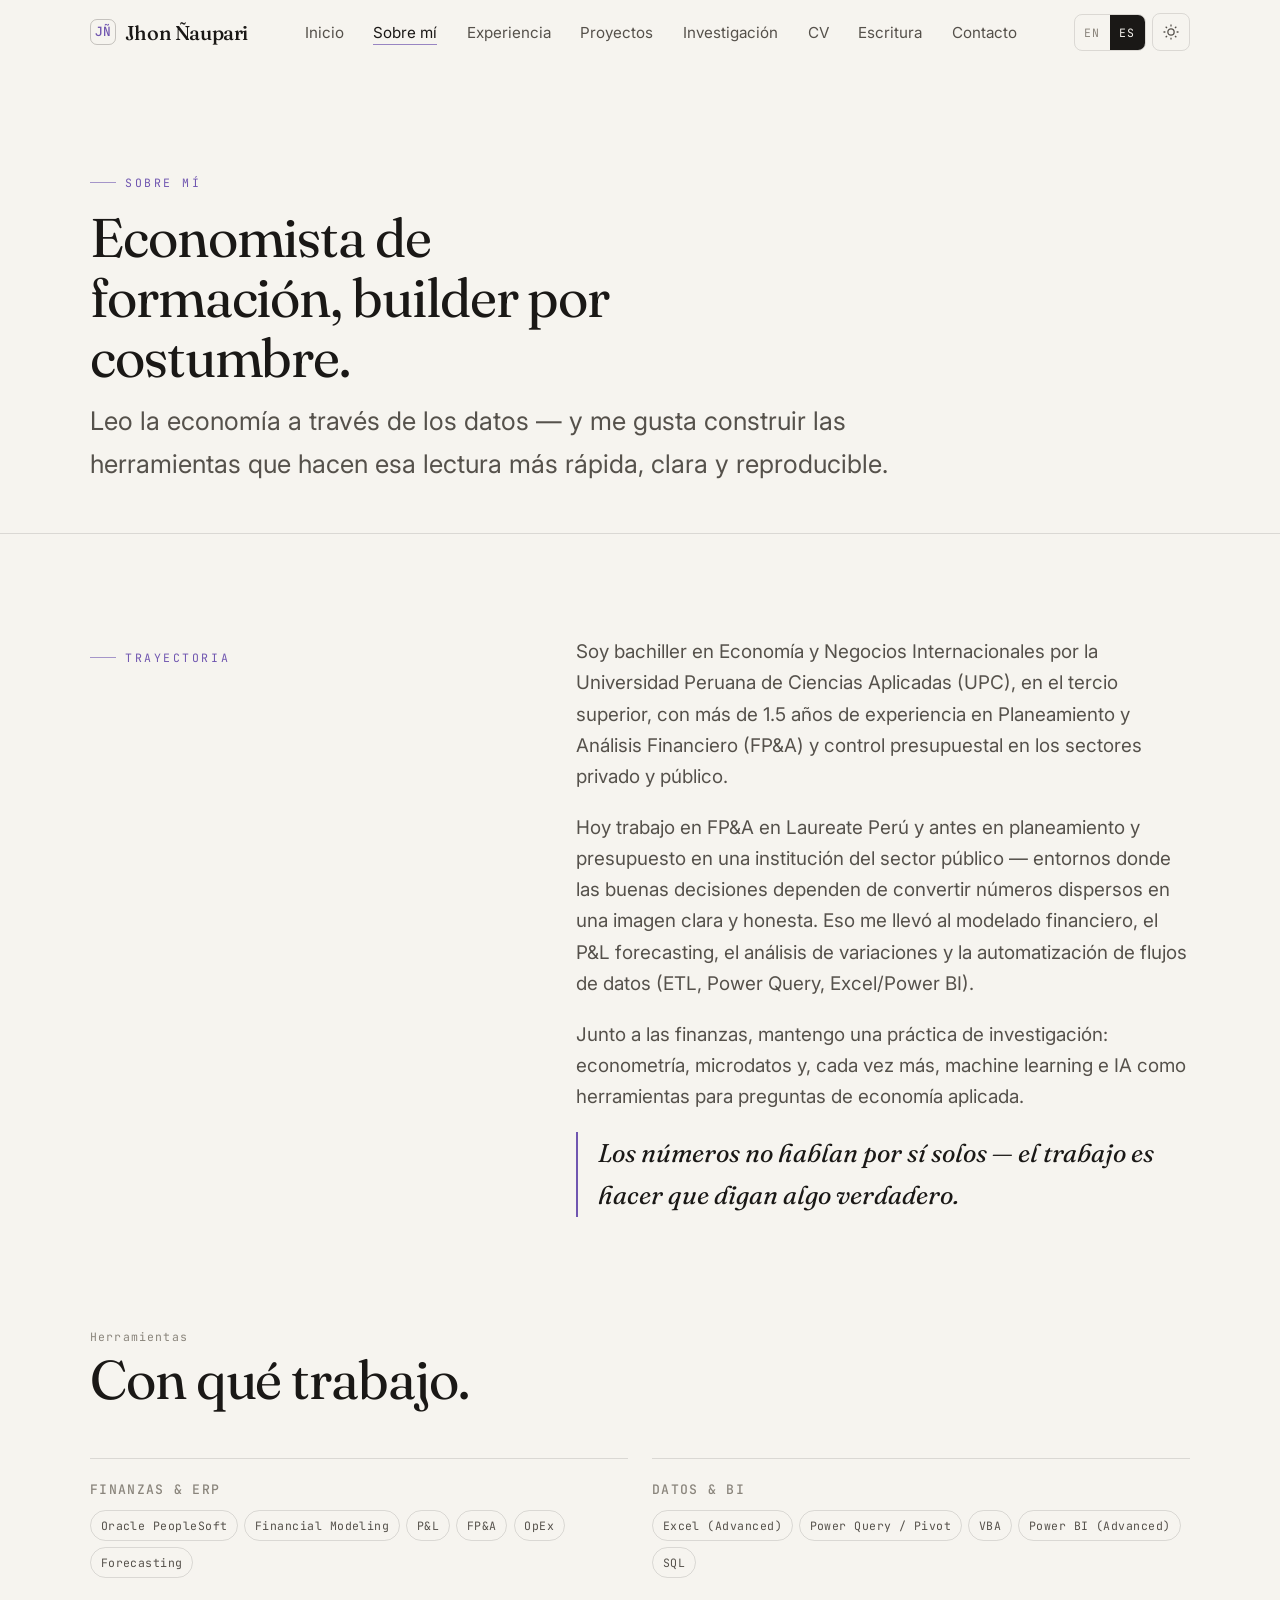
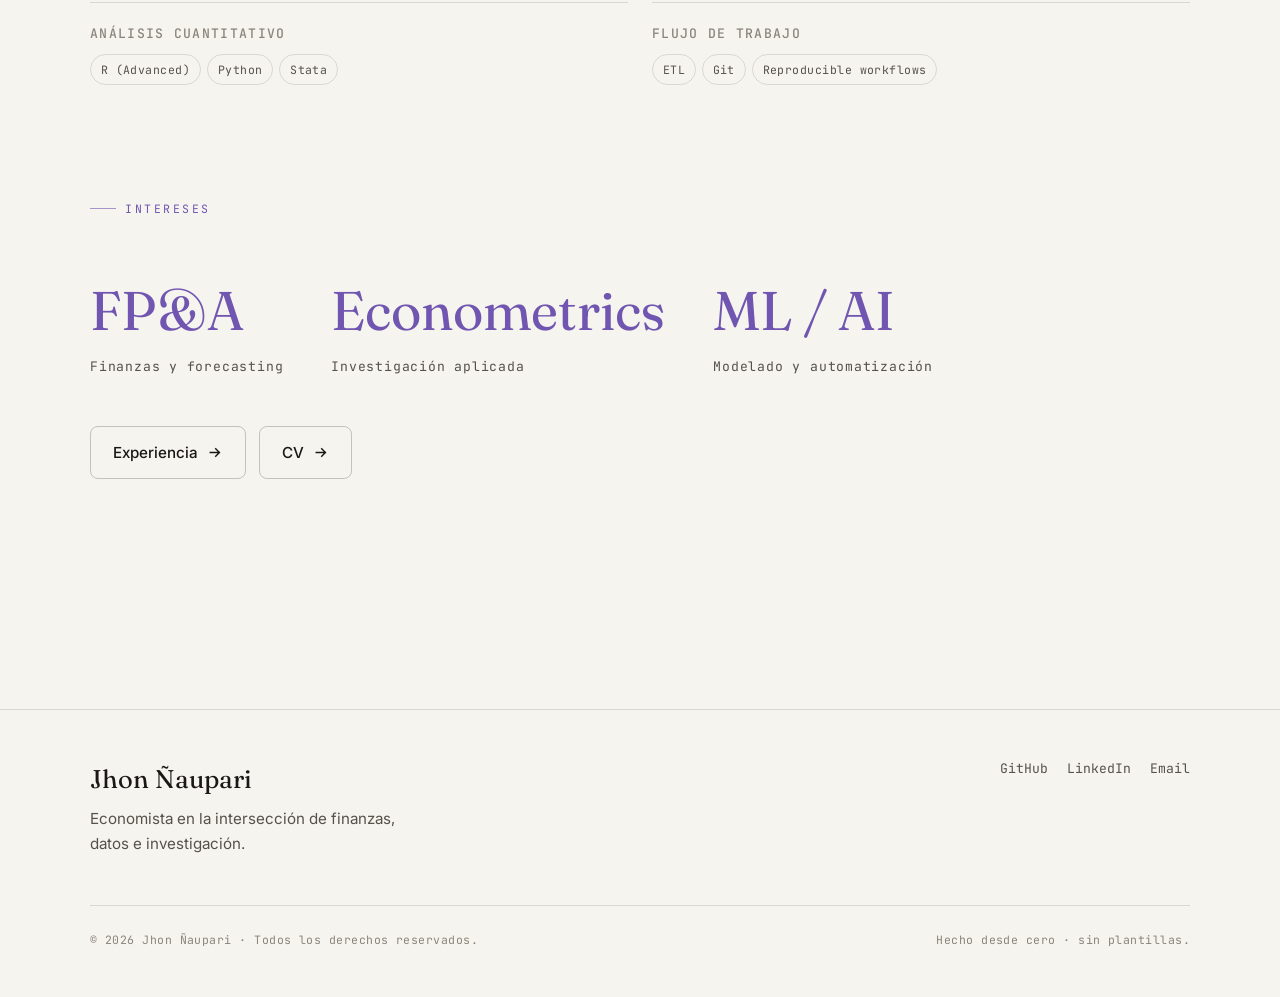
==== about.html @ dff35ad9 "Initial commit: personal portfolio (static site) Bilingual (ES/EN) portfolio for Jhon Ñaupari — dark" ====
<!doctype html>
<html lang="en" data-theme="dark">
<head>
  <meta charset="utf-8" />
  <meta name="viewport" content="width=device-width, initial-scale=1" />
  <title>About — Jhon Ñaupari</title>
  <meta name="description" content="About Jhon Ñaupari: economist (UPC), focused on FP&A, corporate finance, econometrics, data analytics and machine learning." />
  <meta name="author" content="Jhon Ñaupari" />
  <meta name="theme-color" content="#0b0b0d" />
  <link rel="canonical" href="https://jhonnaupari.github.io/about.html" />
  <meta property="og:type" content="profile" />
  <meta property="og:site_name" content="Jhon Ñaupari" />
  <meta property="og:title" content="About — Jhon Ñaupari" />
  <meta property="og:description" content="Economist focused on finance, data and applied research." />
  <meta property="og:url" content="https://jhonnaupari.github.io/about.html" />
  <meta property="og:image" content="https://jhonnaupari.github.io/assets/img/og.svg" />
  <meta name="twitter:card" content="summary_large_image" />
  <script>(function(){try{var t=localStorage.getItem("jn-theme");if(!t)t=matchMedia("(prefers-color-scheme: light)").matches?"light":"dark";document.documentElement.setAttribute("data-theme",t);}catch(e){document.documentElement.setAttribute("data-theme","dark");}})();</script>
  <link rel="icon" href="assets/img/favicon.svg" type="image/svg+xml" />
  <link rel="manifest" href="site.webmanifest" />
  <link rel="preconnect" href="https://fonts.googleapis.com" />
  <link rel="preconnect" href="https://fonts.gstatic.com" crossorigin />
  <link href="https://fonts.googleapis.com/css2?family=Fraunces:ital,opsz,wght@0,9..144,400;1,9..144,400&family=Inter:wght@400;500;600&family=JetBrains+Mono:wght@400;500&display=swap" rel="stylesheet" />
  <link rel="stylesheet" href="assets/css/main.css" />
</head>
<body>
  <a class="skip-link" href="#main" data-i18n="a11y.skip">Skip to content</a>
  <header class="site-header" id="site-header"></header>

  <main id="main">
    <section class="page-hero">
      <div class="container">
        <span class="eyebrow" data-en="About" data-es="Sobre mí">About</span>
        <h1 data-en="Economist by training, builder by habit." data-es="Economista de formación, builder por costumbre.">Economist by training, builder by habit.</h1>
        <p data-en="I read the economy through data — and I like building the tools that make that reading faster, clearer and reproducible." data-es="Leo la economía a través de los datos — y me gusta construir las herramientas que hacen esa lectura más rápida, clara y reproducible.">
          I read the economy through data — and I like building the tools that make that reading faster, clearer and reproducible.
        </p>
      </div>
    </section>

    <section class="section">
      <div class="container two-col">
        <div>
          <span class="eyebrow" data-en="Background" data-es="Trayectoria">Background</span>
        </div>
        <div class="content-prose prose">
          <p data-en="I'm a graduate in Economics and International Business from Universidad Peruana de Ciencias Aplicadas (UPC), in the top third of my class, with 1.5+ years of experience in Financial Planning &amp; Analysis (FP&amp;A) and budget control across the private and public sectors." data-es="Soy bachiller en Economía y Negocios Internacionales por la Universidad Peruana de Ciencias Aplicadas (UPC), en el tercio superior, con más de 1.5 años de experiencia en Planeamiento y Análisis Financiero (FP&amp;A) y control presupuestal en los sectores privado y público.">
            I'm a graduate in Economics and International Business from Universidad Peruana de Ciencias Aplicadas (UPC), in the top third of my class, with 1.5+ years of experience in Financial Planning &amp; Analysis (FP&amp;A) and budget control across the private and public sectors.
          </p>
          <p data-en="Today I work in FP&amp;A at Laureate Perú, and previously in planning and budget at a public-sector institution — environments where good decisions depend on turning scattered numbers into a clear, honest picture. That pushed me toward financial modeling, P&amp;L forecasting, variance analysis and the automation of data workflows (ETL, Power Query, Excel/Power BI)." data-es="Hoy trabajo en FP&amp;A en Laureate Perú y antes en planeamiento y presupuesto en una institución del sector público — entornos donde las buenas decisiones dependen de convertir números dispersos en una imagen clara y honesta. Eso me llevó al modelado financiero, el P&amp;L forecasting, el análisis de variaciones y la automatización de flujos de datos (ETL, Power Query, Excel/Power BI).">
            Today I work in FP&amp;A at Laureate Perú, and previously in planning and budget at a public-sector institution — environments where good decisions depend on turning scattered numbers into a clear, honest picture. That pushed me toward financial modeling, P&amp;L forecasting, variance analysis and the automation of data workflows (ETL, Power Query, Excel/Power BI).
          </p>
          <p data-en="Alongside finance, I keep a research practice: econometrics, microdata and, increasingly, machine learning and AI as tools for applied economic questions." data-es="Junto a las finanzas, mantengo una práctica de investigación: econometría, microdatos y, cada vez más, machine learning e IA como herramientas para preguntas de economía aplicada.">
            Alongside finance, I keep a research practice: econometrics, microdata and, increasingly, machine learning and AI as tools for applied economic questions.
          </p>
          <blockquote data-en="Numbers don't speak for themselves — the job is to make them say something true." data-es="Los números no hablan por sí solos — el trabajo es hacer que digan algo verdadero.">
            Numbers don't speak for themselves — the job is to make them say something true.
          </blockquote>
        </div>
      </div>
    </section>

    <section class="section" style="padding-top:0">
      <div class="container">
        <div class="section-head">
          <div>
            <span class="num" data-en="Toolkit" data-es="Herramientas">Toolkit</span>
            <h2 data-en="What I work with." data-es="Con qué trabajo.">What I work with.</h2>
          </div>
        </div>
        <div id="skill-groups" class="grid grid-2"></div>
      </div>
    </section>

    <section class="section" style="padding-top:0">
      <div class="container">
        <span class="eyebrow" data-en="Interests" data-es="Intereses">Interests</span>
        <div class="stat-row">
          <div class="stat" data-reveal><div class="n">FP&amp;A</div><div class="l" data-en="Finance &amp; forecasting" data-es="Finanzas y forecasting">Finance &amp; forecasting</div></div>
          <div class="stat" data-reveal style="--reveal-delay:.08s"><div class="n">Econometrics</div><div class="l" data-en="Applied research" data-es="Investigación aplicada">Applied research</div></div>
          <div class="stat" data-reveal style="--reveal-delay:.16s"><div class="n">ML / AI</div><div class="l" data-en="Modeling &amp; automation" data-es="Modelado y automatización">Modeling &amp; automation</div></div>
        </div>
        <div class="hero-cta mt-lg">
          <a class="btn btn-ghost" href="experience.html"><span data-i18n="nav.experience">Experience</span>
            <svg viewBox="0 0 24 24" fill="none" stroke="currentColor" stroke-width="2"><path d="M5 12h14M13 6l6 6-6 6"/></svg></a>
          <a class="btn btn-ghost" href="resume.html"><span data-i18n="nav.resume">Resume</span>
            <svg viewBox="0 0 24 24" fill="none" stroke="currentColor" stroke-width="2"><path d="M5 12h14M13 6l6 6-6 6"/></svg></a>
        </div>
      </div>
    </section>
  </main>

  <footer class="site-footer" id="site-footer"></footer>
  <script src="assets/js/data.js" defer></script>
  <script src="assets/js/site.js" defer></script>
</body>
</html>
---- assets/css/main.css ----
/* =========================================================================
   Jhon Ñaupari — Portfolio
   Design system: editorial + tech. Dark/Light. No build step.
   ========================================================================= */

/* ---------- Design tokens ---------- */
:root {
  /* Type */
  --font-display: "Fraunces", Georgia, "Times New Roman", serif;
  --font-sans: "Inter", -apple-system, BlinkMacSystemFont, "Segoe UI", Roboto, sans-serif;
  --font-mono: "JetBrains Mono", ui-monospace, SFMono-Regular, Menlo, monospace;

  /* Fluid type scale */
  --fs-800: clamp(2.6rem, 1.4rem + 5.2vw, 5.5rem);
  --fs-700: clamp(2rem, 1.3rem + 3vw, 3.4rem);
  --fs-600: clamp(1.5rem, 1.1rem + 1.8vw, 2.25rem);
  --fs-500: clamp(1.25rem, 1.05rem + 0.9vw, 1.6rem);
  --fs-400: clamp(1.05rem, 1rem + 0.3vw, 1.18rem);
  --fs-300: 0.95rem;
  --fs-200: 0.82rem;
  --fs-100: 0.72rem;

  /* Spacing */
  --space-xs: 0.5rem;
  --space-sm: 0.875rem;
  --space-md: 1.5rem;
  --space-lg: 3rem;
  --space-xl: 5rem;
  --space-2xl: 8rem;

  --radius: 14px;
  --radius-sm: 8px;
  --maxw: 1180px;
  --maxw-prose: 46rem;

  --ease: cubic-bezier(0.22, 1, 0.36, 1);
  --dur: 0.6s;

  --shadow: 0 20px 50px -20px rgba(0, 0, 0, 0.45);
}

/* Dark is the default (tech identity) */
:root,
:root[data-theme="dark"] {
  --bg: #0b0b0d;
  --bg-elev: #141417;
  --bg-elev-2: #1b1b1f;
  --text: #ededee;
  --text-muted: #a3a3ac;
  --text-faint: #6f6f78;
  --border: rgba(255, 255, 255, 0.09);
  --border-strong: rgba(255, 255, 255, 0.16);
  --accent: #b5a1f0;         /* violet */
  --accent-soft: rgba(181, 161, 240, 0.15);
  --accent-2: #7fb79b;       /* muted green, availability dot */
  --selection: rgba(181, 161, 240, 0.30);
  --grid-line: rgba(255, 255, 255, 0.04);
  color-scheme: dark;
}

:root[data-theme="light"] {
  --bg: #f6f4ef;             /* warm paper */
  --bg-elev: #ffffff;
  --bg-elev-2: #f0ece3;
  --text: #1a1816;
  --text-muted: #55514b;
  --text-faint: #8a857c;
  --border: rgba(20, 18, 16, 0.12);
  --border-strong: rgba(20, 18, 16, 0.22);
  --accent: #7056b0;
  --accent-soft: rgba(112, 86, 176, 0.12);
  --accent-2: #3f7a60;
  --selection: rgba(112, 86, 176, 0.2);
  --grid-line: rgba(20, 18, 16, 0.04);
  color-scheme: light;
}

/* ---------- Reset ---------- */
*,
*::before,
*::after { box-sizing: border-box; }

* { margin: 0; }

html {
  -webkit-text-size-adjust: 100%;
  scroll-behavior: smooth;
}

@media (prefers-reduced-motion: reduce) {
  html { scroll-behavior: auto; }
  *, *::before, *::after {
    animation-duration: 0.001ms !important;
    animation-iteration-count: 1 !important;
    transition-duration: 0.001ms !important;
  }
}

body {
  background: var(--bg);
  color: var(--text);
  font-family: var(--font-sans);
  font-size: var(--fs-400);
  line-height: 1.65;
  font-feature-settings: "kern", "liga", "calt";
  -webkit-font-smoothing: antialiased;
  text-rendering: optimizeLegibility;
  min-height: 100vh;
  overflow-x: hidden;
  transition: background-color 0.4s var(--ease), color 0.4s var(--ease);
}

::selection { background: var(--selection); }

img, svg, video { display: block; max-width: 100%; height: auto; }

a { color: inherit; text-decoration: none; }

button { font: inherit; color: inherit; cursor: pointer; background: none; border: none; }

:focus-visible {
  outline: 2px solid var(--accent);
  outline-offset: 3px;
  border-radius: 4px;
}

h1, h2, h3, h4 { line-height: 1.1; font-weight: 500; letter-spacing: -0.02em; }

/* ---------- Layout primitives ---------- */
.container {
  width: 100%;
  max-width: var(--maxw);
  margin-inline: auto;
  padding-inline: clamp(1rem, 4vw, 2.5rem);
}

.prose { max-width: var(--maxw-prose); }

.section { padding-block: clamp(3.5rem, 8vw, 7rem); }

.skip-link {
  position: absolute;
  left: -9999px;
  top: 0;
  z-index: 200;
  background: var(--accent);
  color: #0b0b0d;
  padding: 0.6rem 1rem;
  border-radius: 0 0 var(--radius-sm) 0;
  font-weight: 600;
}
.skip-link:focus { left: 0; }

/* ---------- Eyebrow / labels (mono, tech) ---------- */
.eyebrow {
  font-family: var(--font-mono);
  font-size: var(--fs-100);
  letter-spacing: 0.22em;
  text-transform: uppercase;
  color: var(--accent);
  display: inline-flex;
  align-items: center;
  gap: 0.6rem;
}
.eyebrow::before {
  content: "";
  width: 1.6rem;
  height: 1px;
  background: var(--accent);
  opacity: 0.6;
}

.display {
  font-family: var(--font-display);
  font-optical-sizing: auto;
  font-weight: 400;
  letter-spacing: -0.03em;
}

.text-muted { color: var(--text-muted); }
.mono { font-family: var(--font-mono); }

/* ---------- Header / Nav ---------- */
.site-header {
  position: sticky;
  top: 0;
  z-index: 100;
  backdrop-filter: saturate(140%) blur(12px);
  -webkit-backdrop-filter: saturate(140%) blur(12px);
  background: color-mix(in srgb, var(--bg) 78%, transparent);
  border-bottom: 1px solid transparent;
  transition: border-color 0.3s var(--ease), background-color 0.3s var(--ease);
}
.site-header.is-scrolled { border-bottom-color: var(--border); }

.nav {
  display: flex;
  align-items: center;
  justify-content: space-between;
  gap: var(--space-md);
  height: 64px;
}

.brand {
  font-family: var(--font-display);
  font-size: 1.25rem;
  font-weight: 500;
  letter-spacing: -0.02em;
  display: inline-flex;
  align-items: center;
  gap: 0.55rem;
}
.brand .brand-mark {
  width: 26px; height: 26px;
  display: grid; place-items: center;
  border: 1px solid var(--border-strong);
  border-radius: 7px;
  font-family: var(--font-mono);
  font-size: 0.8rem;
  color: var(--accent);
}

.nav-links {
  display: flex;
  align-items: center;
  gap: 0.35rem;
  list-style: none;
  padding: 0;
}
.nav-links a {
  position: relative;
  padding: 0.5rem 0.75rem;
  font-size: var(--fs-300);
  color: var(--text-muted);
  border-radius: var(--radius-sm);
  transition: color 0.25s var(--ease), background-color 0.25s var(--ease);
}
.nav-links a::after {
  content: "";
  position: absolute;
  left: 0.75rem; right: 0.75rem;
  bottom: 0.32rem;
  height: 1px;
  background: var(--accent);
  transform: scaleX(0);
  transform-origin: left;
  transition: transform 0.3s var(--ease);
}
.nav-links a:hover,
.nav-links a:focus-visible { color: var(--text); }
.nav-links a:hover::after { transform: scaleX(1); }
.nav-links a[aria-current="page"] { color: var(--text); }
.nav-links a[aria-current="page"]::after { transform: scaleX(1); opacity: 0.7; }

.nav-tools { display: flex; align-items: center; gap: 0.4rem; }

.icon-btn {
  width: 38px; height: 38px;
  display: grid; place-items: center;
  border: 1px solid var(--border);
  border-radius: var(--radius-sm);
  color: var(--text-muted);
  transition: color 0.25s var(--ease), border-color 0.25s var(--ease), background-color 0.25s var(--ease), transform 0.2s var(--ease);
}
.icon-btn:hover { color: var(--text); border-color: var(--border-strong); transform: translateY(-1px); }
.icon-btn svg { width: 18px; height: 18px; }

.lang-toggle {
  display: inline-flex;
  border: 1px solid var(--border);
  border-radius: var(--radius-sm);
  overflow: hidden;
  font-family: var(--font-mono);
  font-size: var(--fs-100);
}
.lang-toggle button {
  padding: 0.5rem 0.6rem;
  color: var(--text-faint);
  letter-spacing: 0.08em;
  transition: color 0.2s var(--ease), background-color 0.2s var(--ease);
}
.lang-toggle button[aria-pressed="true"] { color: var(--bg); background: var(--text); }
:root[data-theme="dark"] .lang-toggle button[aria-pressed="true"] { color: #0b0b0d; background: var(--text); }

/* theme toggle icon swap */
.icon-btn .i-sun { display: none; }
:root[data-theme="light"] .icon-btn .i-sun { display: block; }
:root[data-theme="light"] .icon-btn .i-moon { display: none; }

/* Mobile nav */
.nav-burger { display: none; }
.mobile-menu { display: none; }

@media (max-width: 820px) {
  .nav-links { display: none; }
  .nav-burger {
    display: grid;
    place-items: center;
    width: 38px; height: 38px;
    border: 1px solid var(--border);
    border-radius: var(--radius-sm);
    color: var(--text);
  }
  .mobile-menu {
    display: block;
    position: fixed;
    inset: 64px 0 auto 0;
    background: var(--bg-elev);
    border-bottom: 1px solid var(--border);
    padding: var(--space-md);
    transform: translateY(-120%);
    transition: transform 0.4s var(--ease);
    z-index: 90;
    box-shadow: var(--shadow);
  }
  .mobile-menu.is-open { transform: translateY(0); }
  .mobile-menu ul { list-style: none; padding: 0; display: grid; gap: 0.25rem; }
  .mobile-menu a {
    display: block;
    padding: 0.85rem 0.5rem;
    font-size: var(--fs-500);
    font-family: var(--font-display);
    border-bottom: 1px solid var(--border);
  }
  .mobile-menu a[aria-current="page"] { color: var(--accent); }
}

/* ---------- Buttons ---------- */
.btn {
  display: inline-flex;
  align-items: center;
  gap: 0.55rem;
  padding: 0.8rem 1.35rem;
  border-radius: var(--radius-sm);
  font-size: var(--fs-300);
  font-weight: 500;
  border: 1px solid var(--border-strong);
  transition: transform 0.25s var(--ease), background-color 0.25s var(--ease), border-color 0.25s var(--ease), color 0.25s var(--ease);
  will-change: transform;
}
.btn svg { width: 17px; height: 17px; transition: transform 0.3s var(--ease); }
.btn:hover { transform: translateY(-2px); }
.btn-primary {
  background: var(--text);
  color: var(--bg);
  border-color: var(--text);
}
.btn-primary:hover { background: var(--accent); border-color: var(--accent); color: var(--bg); }
.btn-primary:hover svg { transform: translateX(3px); }
.btn-ghost { color: var(--text); }
.btn-ghost:hover { border-color: var(--accent); color: var(--accent); }
.btn-ghost:hover svg { transform: translateX(3px); }

.link-arrow {
  display: inline-flex;
  align-items: center;
  gap: 0.4rem;
  color: var(--accent);
  font-family: var(--font-mono);
  font-size: var(--fs-200);
  letter-spacing: 0.04em;
}
.link-arrow svg { width: 15px; height: 15px; transition: transform 0.3s var(--ease); }
.link-arrow:hover svg { transform: translate(3px, -3px); }

/* ---------- Hero ---------- */
.hero { position: relative; padding-block: clamp(4rem, 12vw, 9rem) clamp(3rem, 7vw, 6rem); }
.hero-grid-bg {
  position: absolute;
  inset: 0;
  background-image:
    linear-gradient(var(--grid-line) 1px, transparent 1px),
    linear-gradient(90deg, var(--grid-line) 1px, transparent 1px);
  background-size: 54px 54px;
  mask-image: radial-gradient(ellipse 70% 60% at 50% 20%, #000 20%, transparent 75%);
  -webkit-mask-image: radial-gradient(ellipse 70% 60% at 50% 20%, #000 20%, transparent 75%);
  pointer-events: none;
}
.hero-inner { position: relative; }
.hero h1 {
  font-family: var(--font-display);
  font-size: var(--fs-800);
  font-weight: 400;
  margin-block: 1.2rem 0.4rem;
  max-width: 14ch;
}
.hero h1 em { font-style: italic; color: var(--accent); }
.hero .tagline {
  font-family: var(--font-mono);
  font-size: var(--fs-400);
  color: var(--text-muted);
  letter-spacing: -0.01em;
  margin-bottom: 1.6rem;
}
.hero .tagline .cursor {
  display: inline-block;
  width: 2px; height: 1.1em;
  background: var(--accent);
  margin-left: 2px;
  vertical-align: text-bottom;
  animation: blink 1.1s steps(2) infinite;
}
@keyframes blink { 0%, 50% { opacity: 1; } 50.1%, 100% { opacity: 0; } }
.hero .lede { max-width: 54ch; color: var(--text-muted); font-size: var(--fs-500); }
.hero-cta { display: flex; flex-wrap: wrap; gap: 0.8rem; margin-top: 2rem; }

/* availability pill */
.pill {
  display: inline-flex;
  align-items: center;
  gap: 0.5rem;
  padding: 0.35rem 0.8rem;
  border: 1px solid var(--border);
  border-radius: 999px;
  font-family: var(--font-mono);
  font-size: var(--fs-100);
  letter-spacing: 0.06em;
  color: var(--text-muted);
}
.pill .dot {
  width: 7px; height: 7px; border-radius: 50%;
  background: var(--accent-2);
  box-shadow: 0 0 0 0 color-mix(in srgb, var(--accent-2) 60%, transparent);
  animation: pulse 2.4s infinite;
}
@keyframes pulse {
  0% { box-shadow: 0 0 0 0 color-mix(in srgb, var(--accent-2) 55%, transparent); }
  70% { box-shadow: 0 0 0 7px transparent; }
  100% { box-shadow: 0 0 0 0 transparent; }
}

/* ---------- Section heading ---------- */
.section-head {
  display: flex;
  align-items: flex-end;
  justify-content: space-between;
  gap: var(--space-md);
  flex-wrap: wrap;
  margin-bottom: var(--space-lg);
}
.section-head h2 {
  font-family: var(--font-display);
  font-size: var(--fs-700);
  font-weight: 400;
  max-width: 18ch;
}
.section-head .num {
  font-family: var(--font-mono);
  font-size: var(--fs-100);
  color: var(--text-faint);
  letter-spacing: 0.1em;
}

/* ---------- Marquee of skills ---------- */
.marquee {
  border-block: 1px solid var(--border);
  padding-block: 1.1rem;
  overflow: hidden;
  white-space: nowrap;
  -webkit-mask-image: linear-gradient(90deg, transparent, #000 8%, #000 92%, transparent);
  mask-image: linear-gradient(90deg, transparent, #000 8%, #000 92%, transparent);
}
.marquee-track {
  display: inline-flex;
  gap: 2.5rem;
  animation: marquee 34s linear infinite;
}
.marquee:hover .marquee-track { animation-play-state: paused; }
.marquee span {
  font-family: var(--font-mono);
  font-size: var(--fs-200);
  letter-spacing: 0.08em;
  color: var(--text-muted);
  text-transform: uppercase;
  display: inline-flex;
  align-items: center;
  gap: 2.5rem;
}
.marquee span::after { content: "✦"; color: var(--accent); opacity: 0.5; }
@keyframes marquee { to { transform: translateX(-50%); } }

/* ---------- Cards grid ---------- */
.grid { display: grid; gap: var(--space-md); }
.grid-2 { grid-template-columns: repeat(2, 1fr); }
.grid-3 { grid-template-columns: repeat(3, 1fr); }
@media (max-width: 900px) { .grid-3 { grid-template-columns: repeat(2, 1fr); } }
@media (max-width: 640px) { .grid-2, .grid-3 { grid-template-columns: 1fr; } }

.card {
  position: relative;
  display: flex;
  flex-direction: column;
  padding: var(--space-md);
  background: var(--bg-elev);
  border: 1px solid var(--border);
  border-radius: var(--radius);
  overflow: hidden;
  transition: transform 0.4s var(--ease), border-color 0.4s var(--ease), background-color 0.4s var(--ease);
}
.card::before {
  content: "";
  position: absolute;
  inset: 0;
  background: radial-gradient(400px circle at var(--mx, 50%) var(--my, 0%), var(--accent-soft), transparent 45%);
  opacity: 0;
  transition: opacity 0.4s var(--ease);
  pointer-events: none;
}
.card:hover { transform: translateY(-4px); border-color: var(--border-strong); }
.card:hover::before { opacity: 1; }

.project-card { min-height: 280px; justify-content: space-between; }
.project-card .tag {
  font-family: var(--font-mono);
  font-size: var(--fs-100);
  letter-spacing: 0.14em;
  text-transform: uppercase;
  color: var(--text-faint);
}
.project-card h3 {
  font-family: var(--font-display);
  font-size: var(--fs-600);
  font-weight: 400;
  margin-block: 0.8rem 0.6rem;
}
.project-card p { color: var(--text-muted); font-size: var(--fs-300); }
.project-card .card-foot {
  display: flex;
  align-items: center;
  justify-content: space-between;
  margin-top: var(--space-md);
}

.chips { display: flex; flex-wrap: wrap; gap: 0.4rem; }
.chip {
  font-family: var(--font-mono);
  font-size: var(--fs-100);
  padding: 0.3rem 0.6rem;
  border: 1px solid var(--border);
  border-radius: 999px;
  color: var(--text-muted);
  letter-spacing: 0.04em;
}

.badge-wip {
  font-family: var(--font-mono);
  font-size: var(--fs-100);
  letter-spacing: 0.1em;
  text-transform: uppercase;
  color: var(--accent);
  border: 1px dashed color-mix(in srgb, var(--accent) 45%, transparent);
  border-radius: 999px;
  padding: 0.2rem 0.6rem;
}

/* ---------- Timeline (experience) ---------- */
.timeline { position: relative; margin-top: var(--space-lg); }
.timeline::before {
  content: "";
  position: absolute;
  left: 7px; top: 6px; bottom: 6px;
  width: 1px;
  background: var(--border);
}
.tl-item { position: relative; padding-left: 2.4rem; padding-bottom: var(--space-lg); }
.tl-item:last-child { padding-bottom: 0; }
.tl-item::before {
  content: "";
  position: absolute;
  left: 2px; top: 6px;
  width: 11px; height: 11px;
  border-radius: 50%;
  background: var(--bg);
  border: 2px solid var(--accent);
}
.tl-item .tl-date {
  font-family: var(--font-mono);
  font-size: var(--fs-200);
  color: var(--text-faint);
  letter-spacing: 0.04em;
}
.tl-item h3 { font-size: var(--fs-500); margin-block: 0.35rem 0.15rem; }
.tl-item .tl-org { color: var(--accent); font-size: var(--fs-300); margin-bottom: 0.7rem; }
.tl-item ul { color: var(--text-muted); font-size: var(--fs-300); padding-left: 1.1rem; display: grid; gap: 0.3rem; }
.tl-item .chips { margin-top: 0.9rem; }

/* ---------- About stats ---------- */
.stat-row { display: flex; flex-wrap: wrap; gap: var(--space-lg); margin-top: var(--space-lg); }
.stat .n { font-family: var(--font-display); font-size: var(--fs-700); color: var(--accent); }
.stat .l { font-family: var(--font-mono); font-size: var(--fs-200); color: var(--text-muted); letter-spacing: 0.06em; }

/* skill groups */
.skill-group { border-top: 1px solid var(--border); padding-top: var(--space-md); }
.skill-group h4 { font-family: var(--font-mono); font-size: var(--fs-200); letter-spacing: 0.1em; text-transform: uppercase; color: var(--text-faint); margin-bottom: 0.8rem; }

/* ---------- Writing / list rows ---------- */
.row-list { border-top: 1px solid var(--border); }
.row-item {
  display: grid;
  grid-template-columns: auto 1fr auto;
  gap: var(--space-md);
  align-items: baseline;
  padding: var(--space-md) 0.25rem;
  border-bottom: 1px solid var(--border);
  transition: padding 0.3s var(--ease), background-color 0.3s var(--ease);
}
.row-item:hover { padding-inline: 0.9rem; background: var(--bg-elev); }
.row-item .r-date { font-family: var(--font-mono); font-size: var(--fs-200); color: var(--text-faint); }
.row-item h3 { font-family: var(--font-display); font-weight: 400; font-size: var(--fs-500); }
.row-item p { color: var(--text-muted); font-size: var(--fs-300); margin-top: 0.3rem; }
.row-item .r-arrow { color: var(--accent); }
@media (max-width: 640px) {
  .row-item { grid-template-columns: 1fr; gap: 0.4rem; }
  .row-item .r-arrow { display: none; }
}

/* ---------- Prose (article / detail) ---------- */
.article-head { padding-block: clamp(2.5rem, 7vw, 5rem) var(--space-lg); border-bottom: 1px solid var(--border); }
.article-head h1 { font-family: var(--font-display); font-weight: 400; font-size: var(--fs-700); margin-block: 1rem; max-width: 20ch; }
.article-meta { display: flex; flex-wrap: wrap; gap: 1rem; font-family: var(--font-mono); font-size: var(--fs-200); color: var(--text-faint); }

.content-prose { font-size: var(--fs-400); color: var(--text); }
.content-prose > * + * { margin-top: 1.25rem; }
.content-prose h2 { font-family: var(--font-display); font-weight: 400; font-size: var(--fs-600); margin-top: 2.5rem; }
.content-prose h3 { font-size: var(--fs-500); margin-top: 1.8rem; }
.content-prose p, .content-prose li { color: var(--text-muted); }
.content-prose ul, .content-prose ol { padding-left: 1.3rem; display: grid; gap: 0.5rem; }
.content-prose strong { color: var(--text); font-weight: 600; }
.content-prose a { color: var(--accent); text-decoration: underline; text-underline-offset: 3px; }
.content-prose blockquote {
  border-left: 2px solid var(--accent);
  padding-left: 1.2rem;
  font-family: var(--font-display);
  font-style: italic;
  font-size: var(--fs-500);
  color: var(--text);
}
.content-prose code {
  font-family: var(--font-mono);
  font-size: 0.85em;
  background: var(--bg-elev-2);
  padding: 0.15em 0.4em;
  border-radius: 5px;
}

/* definition grid (project meta) */
.def-grid { display: grid; grid-template-columns: repeat(auto-fit, minmax(170px, 1fr)); gap: var(--space-md); margin-top: var(--space-md); }
.def-grid dt { font-family: var(--font-mono); font-size: var(--fs-100); letter-spacing: 0.1em; text-transform: uppercase; color: var(--text-faint); margin-bottom: 0.35rem; }
.def-grid dd { color: var(--text); font-size: var(--fs-300); }

/* metrics */
.metric-grid { display: grid; grid-template-columns: repeat(auto-fit, minmax(150px, 1fr)); gap: var(--space-md); }
.metric { padding: var(--space-md); border: 1px solid var(--border); border-radius: var(--radius); background: var(--bg-elev); }
.metric .mv { font-family: var(--font-display); font-size: var(--fs-600); color: var(--accent); }
.metric .ml { font-size: var(--fs-200); color: var(--text-muted); }

/* ---------- Contact ---------- */
.contact-links { display: grid; gap: 0; margin-top: var(--space-lg); border-top: 1px solid var(--border); }
.contact-link {
  display: flex;
  align-items: center;
  justify-content: space-between;
  gap: var(--space-md);
  padding: var(--space-md) 0.25rem;
  border-bottom: 1px solid var(--border);
  transition: padding 0.3s var(--ease), color 0.3s var(--ease);
}
.contact-link:hover { padding-inline: 0.9rem; color: var(--accent); }
.contact-link .cl-label { font-family: var(--font-display); font-size: var(--fs-600); font-weight: 400; }
.contact-link .cl-value { font-family: var(--font-mono); font-size: var(--fs-200); color: var(--text-faint); }
.contact-link:hover .cl-value { color: var(--accent); }

/* ---------- Note / callout ---------- */
.note {
  border: 1px dashed var(--border-strong);
  border-radius: var(--radius);
  padding: var(--space-md);
  background: var(--accent-soft);
  font-size: var(--fs-300);
  color: var(--text-muted);
}
.note strong { color: var(--text); }

/* ---------- Footer ---------- */
.site-footer {
  border-top: 1px solid var(--border);
  margin-top: var(--space-2xl);
  padding-block: var(--space-lg);
}
.footer-grid { display: flex; flex-wrap: wrap; justify-content: space-between; gap: var(--space-md); align-items: flex-start; }
.footer-grid .f-brand { font-family: var(--font-display); font-size: var(--fs-500); }
.footer-grid p { color: var(--text-muted); font-size: var(--fs-300); max-width: 32ch; margin-top: 0.4rem; }
.footer-links { display: flex; gap: 1.2rem; font-family: var(--font-mono); font-size: var(--fs-200); }
.footer-links a { color: var(--text-muted); transition: color 0.2s var(--ease); }
.footer-links a:hover { color: var(--accent); }
.footer-bottom { display: flex; flex-wrap: wrap; justify-content: space-between; gap: 1rem; margin-top: var(--space-lg); padding-top: var(--space-md); border-top: 1px solid var(--border); font-family: var(--font-mono); font-size: var(--fs-100); color: var(--text-faint); letter-spacing: 0.04em; }

/* ---------- Page hero (inner pages) ---------- */
.page-hero { padding-block: clamp(3rem, 8vw, 6rem) var(--space-lg); border-bottom: 1px solid var(--border); }
.page-hero h1 { font-family: var(--font-display); font-weight: 400; font-size: var(--fs-700); margin-block: 1rem 0.8rem; max-width: 16ch; }
.page-hero p { color: var(--text-muted); max-width: 52ch; font-size: var(--fs-500); }

/* ---------- Reveal animation ---------- */
[data-reveal] {
  opacity: 0;
  transform: translateY(22px);
  transition: opacity 0.7s var(--ease), transform 0.7s var(--ease);
  transition-delay: var(--reveal-delay, 0s);
}
[data-reveal].is-in { opacity: 1; transform: none; }
@media (prefers-reduced-motion: reduce) {
  [data-reveal] { opacity: 1; transform: none; }
}

/* page fade-in */
.page-fade { animation: pageIn 0.6s var(--ease) both; }
@keyframes pageIn { from { opacity: 0; } to { opacity: 1; } }

/* utilities */
.flow > * + * { margin-top: var(--space-md); }
.flow-lg > * + * { margin-top: var(--space-lg); }
.center { text-align: center; }
.mt-lg { margin-top: var(--space-lg); }
.mt-md { margin-top: var(--space-md); }
.lede-block { max-width: var(--maxw-prose); font-size: var(--fs-500); color: var(--text-muted); }
.divider { height: 1px; background: var(--border); border: 0; margin-block: var(--space-lg); }
.two-col { display: grid; grid-template-columns: 1fr 1.4fr; gap: var(--space-lg); }
@media (max-width: 820px) { .two-col { grid-template-columns: 1fr; } }

/* ---------- Hero layout + conceptual signal visual ---------- */
.hero-layout {
  display: grid;
  grid-template-columns: 1.08fr 0.92fr;
  gap: clamp(2rem, 5vw, 4.5rem);
  align-items: center;
}
@media (max-width: 900px) {
  .hero-layout { grid-template-columns: 1fr; }
  .hero-visual { order: 2; max-width: 460px; }
}

.signal {
  position: relative;
  background: var(--bg-elev);
  border: 1px solid var(--border);
  border-radius: var(--radius);
  padding: clamp(1.2rem, 2.5vw, 1.8rem);
  box-shadow: var(--shadow);
  transform: rotate(-1.4deg);
  transition: transform 0.5s var(--ease);
}
.signal:hover { transform: rotate(0deg); }
@media (prefers-reduced-motion: reduce) { .signal { transform: none; } }
.signal-top, .signal-axis {
  display: flex; justify-content: space-between;
  font-family: var(--font-mono); font-size: var(--fs-100);
  letter-spacing: 0.08em; color: var(--text-faint);
}
.signal-title {
  font-family: var(--font-display); font-weight: 400;
  font-size: var(--fs-500); line-height: 1.15; margin: 1rem 0 0.8rem;
}
.signal-title em { font-style: italic; color: var(--accent); }
.signal svg { width: 100%; height: auto; display: block; margin: 0.4rem 0; color: var(--accent); }
.signal .signal-foot {
  margin-top: 1rem; font-family: var(--font-mono); font-size: var(--fs-100);
  color: var(--text-faint);
}
.signal .floating {
  position: absolute; right: -16px; bottom: -18px;
  display: flex; align-items: center; gap: 0.7rem;
  padding: 0.7rem 0.9rem; border-radius: 10px;
  border: 1px solid var(--border); background: var(--bg-elev-2);
  font-size: var(--fs-100); color: var(--text-muted); line-height: 1.5;
  box-shadow: var(--shadow); transform: rotate(4deg);
}
.signal .floating b { font-family: var(--font-display); font-style: italic; font-size: 1.4rem; color: var(--accent); font-weight: 400; }
.signal .floating strong { display: block; color: var(--text); font-weight: 500; }

/* ---------- Project conceptual art ---------- */
.proj-art {
  position: relative;
  height: 148px;
  border-radius: 10px;
  overflow: hidden;
  margin-bottom: 1.1rem;
  background: var(--accent-soft);
  color: var(--accent);
  display: flex; flex-direction: column; justify-content: space-between;
  padding: 0.85rem 1rem;
}
.proj-art::before {
  content: "";
  position: absolute; inset: 0;
  opacity: 0.09;
  background-image:
    linear-gradient(currentColor 1px, transparent 1px),
    linear-gradient(90deg, currentColor 1px, transparent 1px);
  background-size: 26px 26px;
}
.proj-art small {
  position: relative; z-index: 1;
  font-family: var(--font-mono); font-size: var(--fs-100);
  letter-spacing: 0.1em; opacity: 0.85;
}
.proj-art svg { position: absolute; left: 6%; right: 6%; top: 16%; width: 88%; height: 66%; color: var(--accent); }
.proj-art .equation {
  position: absolute; inset: 0; display: grid; place-items: center;
  font-family: var(--font-display); font-style: italic; font-size: 2rem; color: var(--accent); opacity: 0.85;
}
.proj-art .bars { position: absolute; left: 16%; right: 16%; top: 24%; bottom: 26%; display: flex; gap: 7px; align-items: flex-end; }
.proj-art .bars i { flex: 1; background: currentColor; opacity: 0.55; border-radius: 2px 2px 0 0; }

[hidden] { display: none !important; }
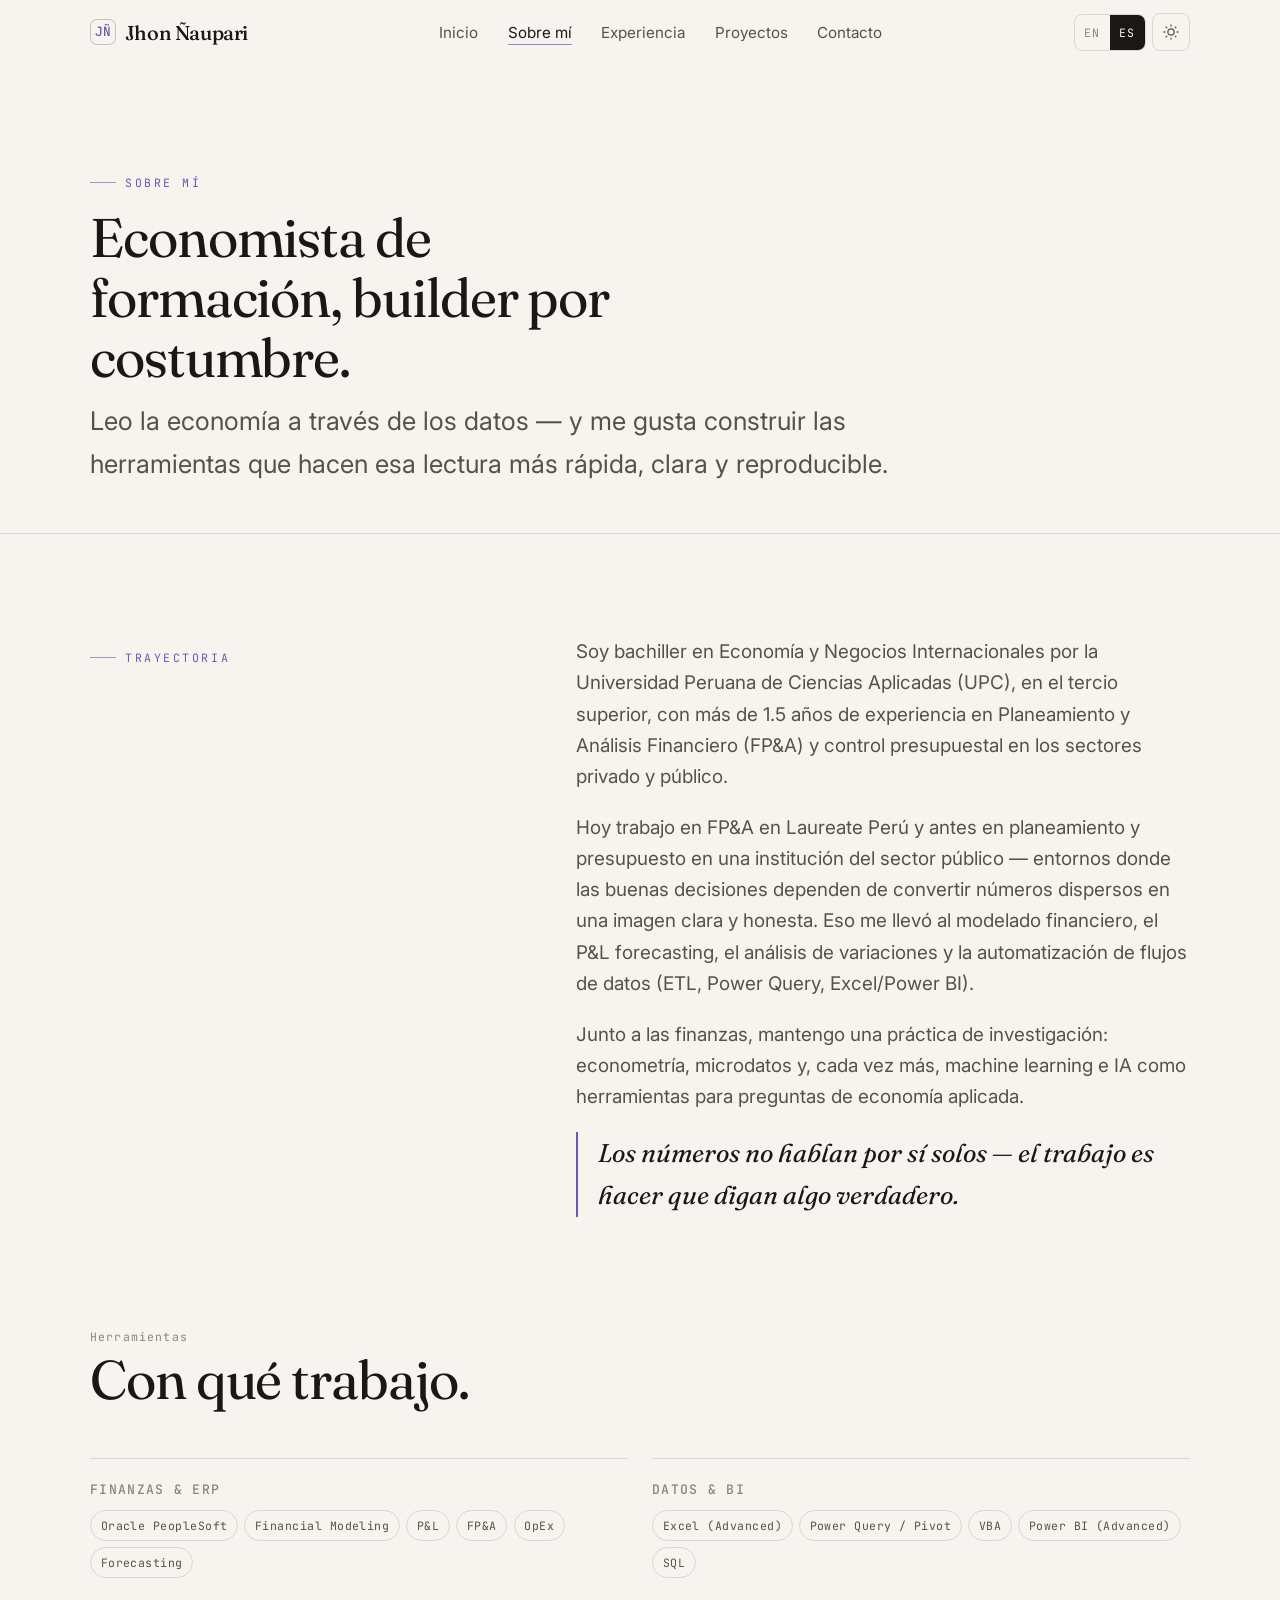
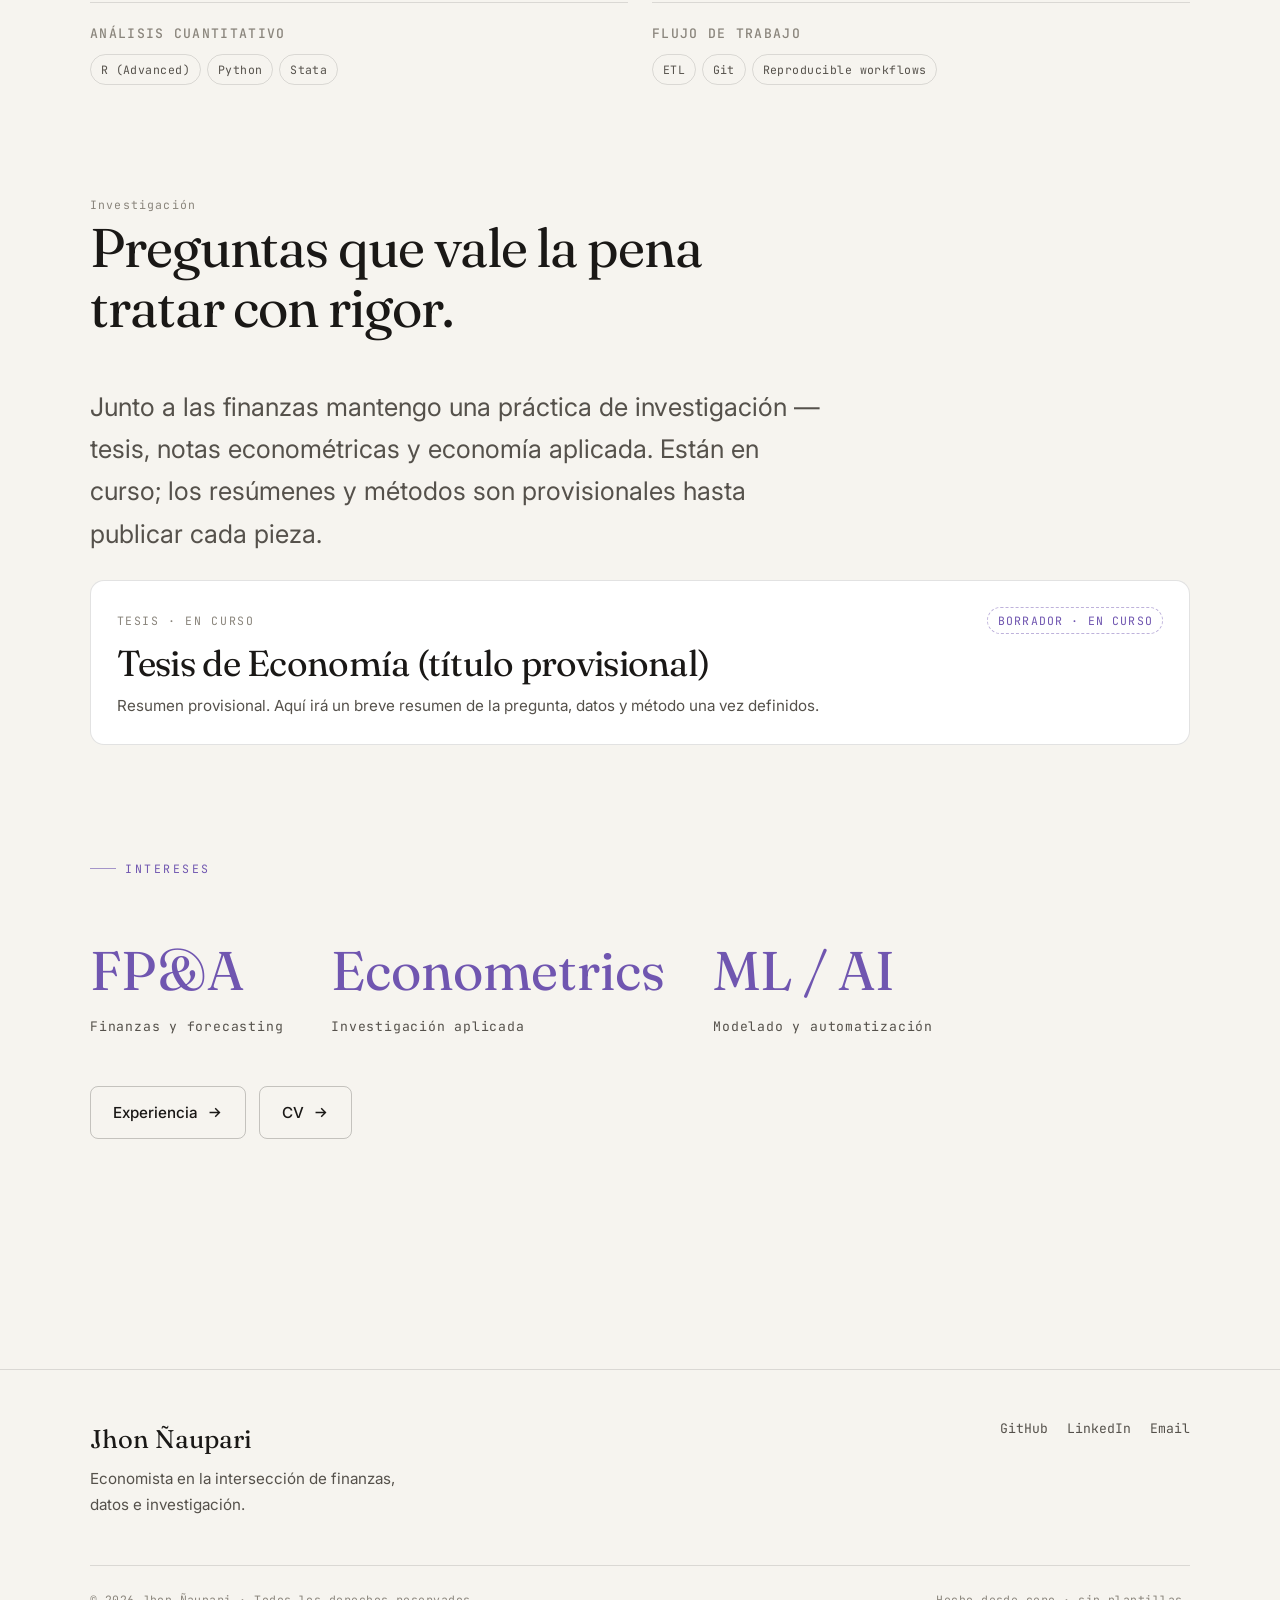
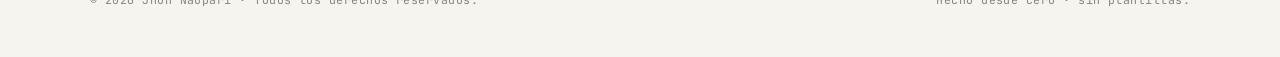
==== commit 6164f4d5: "Menu de 5 secciones, hero animado y CV como descarga - Menu reducido: Inicio, Sobre mi, Experiencia," ====
--- a/about.html
+++ b/about.html
@@ -74,6 +74,21 @@
 
     <section class="section" style="padding-top:0">
       <div class="container">
+        <div class="section-head">
+          <div>
+            <span class="num" data-en="Research" data-es="Investigación">Research</span>
+            <h2 data-en="Questions worth being rigorous about." data-es="Preguntas que vale la pena tratar con rigor.">Questions worth being rigorous about.</h2>
+          </div>
+        </div>
+        <p class="lede-block" style="margin-bottom:1.6rem" data-en="Alongside finance I keep a research practice — thesis work, econometric notes and applied economics. These are in progress; abstracts and methods are provisional until each piece is published." data-es="Junto a las finanzas mantengo una práctica de investigación — tesis, notas econométricas y economía aplicada. Están en curso; los resúmenes y métodos son provisionales hasta publicar cada pieza.">
+          Alongside finance I keep a research practice — thesis work, econometric notes and applied economics. These are in progress; abstracts and methods are provisional until each piece is published.
+        </p>
+        <div id="research-list" class="grid" style="gap:1.2rem"></div>
+      </div>
+    </section>
+
+    <section class="section" style="padding-top:0">
+      <div class="container">
         <span class="eyebrow" data-en="Interests" data-es="Intereses">Interests</span>
         <div class="stat-row">
           <div class="stat" data-reveal><div class="n">FP&amp;A</div><div class="l" data-en="Finance &amp; forecasting" data-es="Finanzas y forecasting">Finance &amp; forecasting</div></div>
--- a/assets/css/main.css
+++ b/assets/css/main.css
@@ -777,6 +777,64 @@
 .signal .floating b { font-family: var(--font-display); font-style: italic; font-size: 1.4rem; color: var(--accent); font-weight: 400; }
 .signal .floating strong { display: block; color: var(--text); font-weight: 500; }
 
+/* ---------- Animated node map (home hero) ---------- */
+.nodemap { width: 100%; height: auto; display: block; overflow: visible; margin: 0.6rem 0 0.2rem; }
+.nm-edges, .nm-nodes { will-change: transform; }
+.nm-edge { fill: none; }
+.nm-edge-spoke { stroke: var(--accent); opacity: 0.55; stroke-width: 1.2; }
+.nm-edge-ring { stroke: var(--text-faint); opacity: 0.4; stroke-width: 1; }
+.nm-dot {
+  fill: var(--bg-elev);
+  stroke: var(--accent);
+  stroke-width: 1.4;
+}
+.nm-node-main .nm-dot { fill: var(--accent); stroke: var(--accent); }
+.nm-label {
+  fill: var(--text-muted);
+  font-family: var(--font-mono);
+  font-size: 9px;
+  letter-spacing: 0.03em;
+}
+.nm-label-main { fill: var(--bg); font-weight: 600; }
+@media (prefers-reduced-motion: no-preference) {
+  .nm-dot { animation: nmPulse 3.4s ease-in-out infinite; }
+  .nm-node-main .nm-dot { animation-duration: 2.6s; }
+}
+@keyframes nmPulse {
+  0%, 100% { opacity: 0.78; }
+  50% { opacity: 1; }
+}
+
+/* ---------- Hero entrance (plays once on load, motion-safe) ---------- */
+@media (prefers-reduced-motion: no-preference) {
+  .hero .pill,
+  .hero h1,
+  .hero .tagline,
+  .hero .lede,
+  .hero .hero-cta,
+  .hero-visual {
+    opacity: 0;
+    animation: heroRise 0.7s var(--ease) forwards;
+  }
+  .hero .pill { animation-delay: 0.05s; }
+  .hero h1 { animation-delay: 0.15s; }
+  .hero .tagline { animation-delay: 0.3s; }
+  .hero .lede { animation-delay: 0.42s; }
+  .hero .hero-cta { animation-delay: 0.54s; }
+  .hero-visual { animation-duration: 0.9s; animation-delay: 0.32s; }
+}
+@keyframes heroRise {
+  from { opacity: 0; transform: translateY(14px); }
+  to { opacity: 1; transform: none; }
+}
+
+/* ---------- Microinteractions: card lift on hover ---------- */
+.project-card { transition: transform 0.35s var(--ease), border-color 0.35s var(--ease), box-shadow 0.35s var(--ease); }
+@media (prefers-reduced-motion: no-preference) {
+  .project-card:hover { transform: translateY(-4px); }
+}
+.project-card:hover { border-color: color-mix(in srgb, var(--accent) 45%, var(--border)); }
+
 /* ---------- Project conceptual art ---------- */
 .proj-art {
   position: relative;
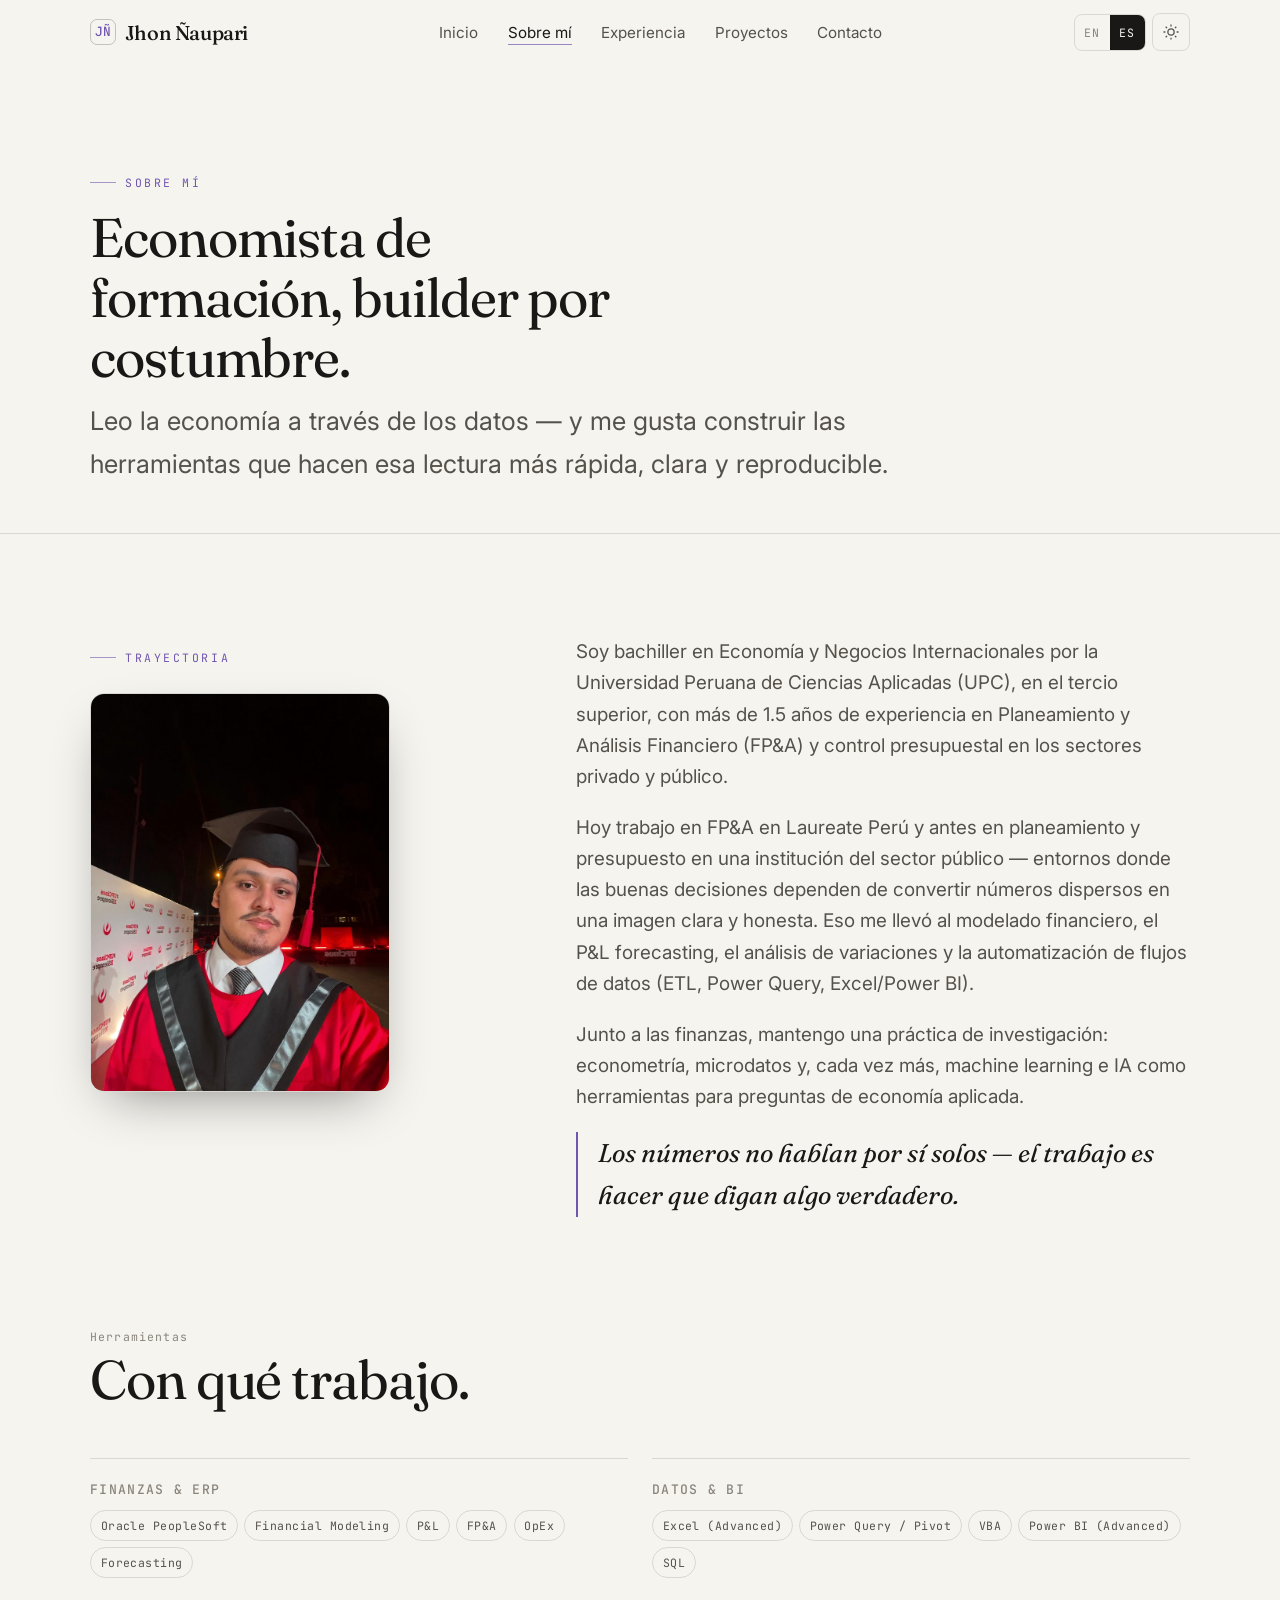
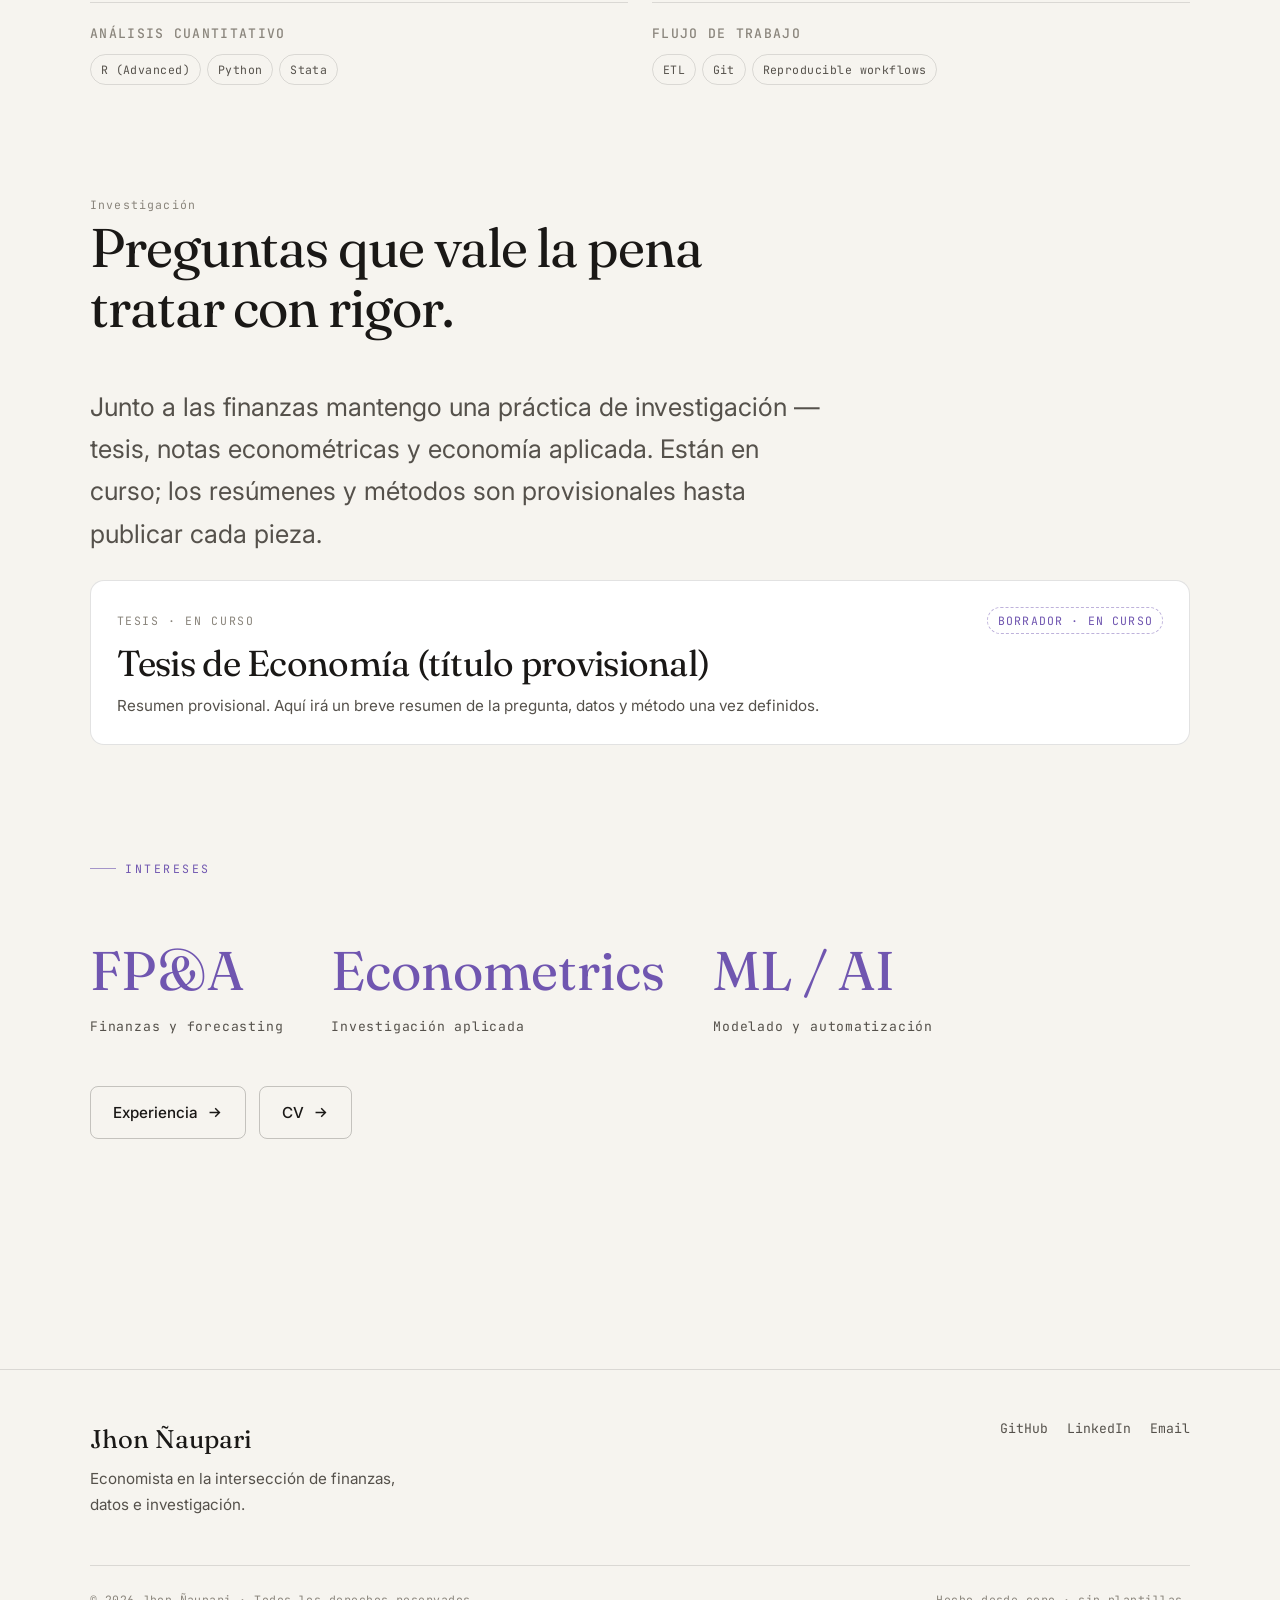
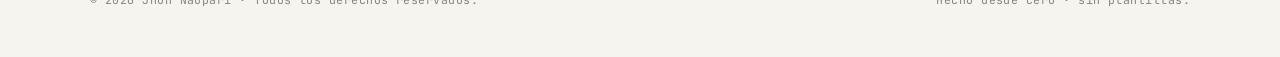
==== commit 08957f37: "Agrega foto de graduacion en Trayectoria (Sobre mi) - Retrato optimizado en assets/img/jhon-graduati" ====
--- a/about.html
+++ b/about.html
@@ -42,6 +42,9 @@
       <div class="container two-col">
         <div>
           <span class="eyebrow" data-en="Background" data-es="Trayectoria">Background</span>
+          <figure class="portrait-frame" data-reveal>
+            <img src="assets/img/jhon-graduation.jpg" alt="Jhon Ñaupari — graduación, Universidad Peruana de Ciencias Aplicadas (UPC)" width="760" height="1013" loading="lazy" decoding="async" />
+          </figure>
         </div>
         <div class="content-prose prose">
           <p data-en="I'm a graduate in Economics and International Business from Universidad Peruana de Ciencias Aplicadas (UPC), in the top third of my class, with 1.5+ years of experience in Financial Planning &amp; Analysis (FP&amp;A) and budget control across the private and public sectors." data-es="Soy bachiller en Economía y Negocios Internacionales por la Universidad Peruana de Ciencias Aplicadas (UPC), en el tercio superior, con más de 1.5 años de experiencia en Planeamiento y Análisis Financiero (FP&amp;A) y control presupuestal en los sectores privado y público.">
--- a/assets/css/main.css
+++ b/assets/css/main.css
@@ -835,6 +835,30 @@
 }
 .project-card:hover { border-color: color-mix(in srgb, var(--accent) 45%, var(--border)); }
 
+/* ---------- Portrait frame (reusable) ---------- */
+.portrait-frame {
+  margin: 1.6rem 0 0;
+  max-width: 300px;
+  border-radius: 14px;
+  overflow: hidden;
+  border: 1px solid var(--border);
+  box-shadow: var(--shadow);
+}
+.portrait-frame img {
+  display: block;
+  width: 100%;
+  height: auto;
+  filter: saturate(0.92) contrast(1.02);
+  transition: transform 0.6s var(--ease), filter 0.6s var(--ease);
+}
+.portrait-frame:hover img { filter: none; }
+@media (prefers-reduced-motion: no-preference) {
+  .portrait-frame:hover img { transform: scale(1.04); }
+}
+@media (max-width: 820px) {
+  .portrait-frame { max-width: 240px; }
+}
+
 /* ---------- Project conceptual art ---------- */
 .proj-art {
   position: relative;
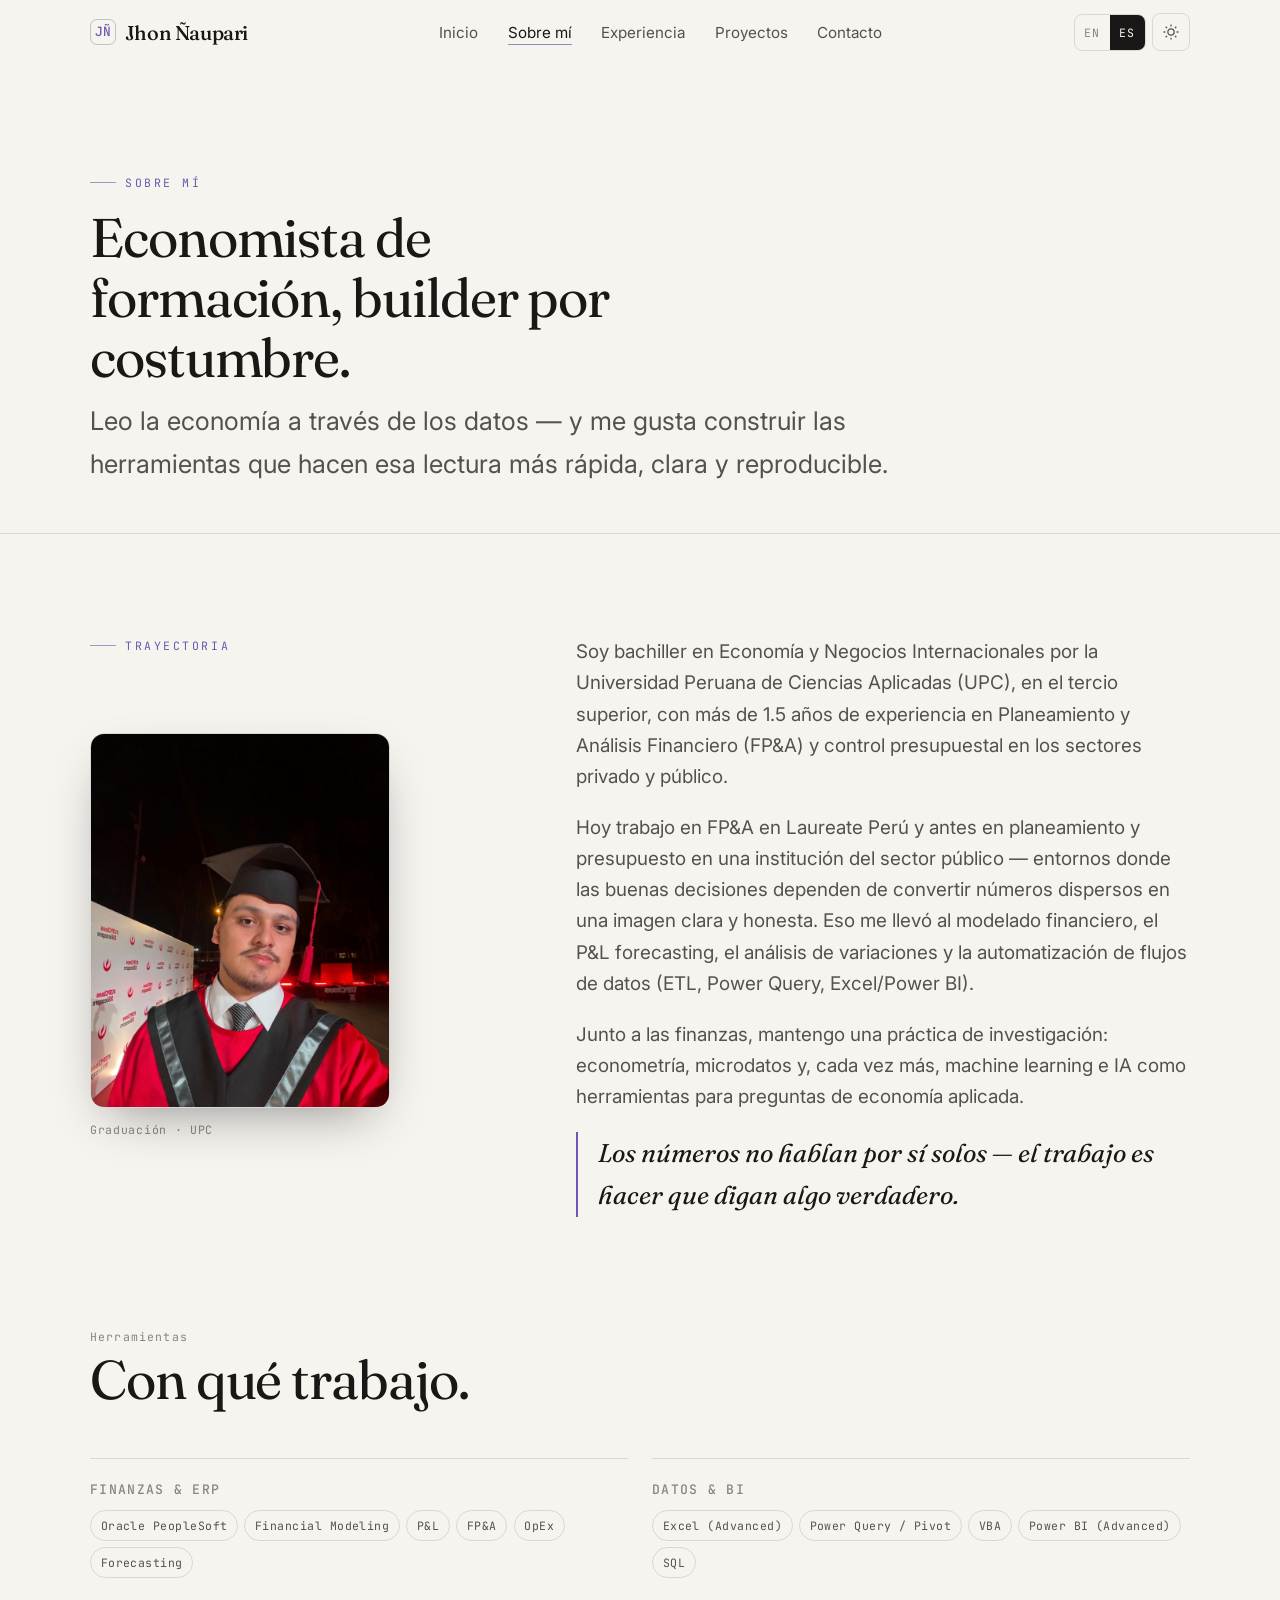
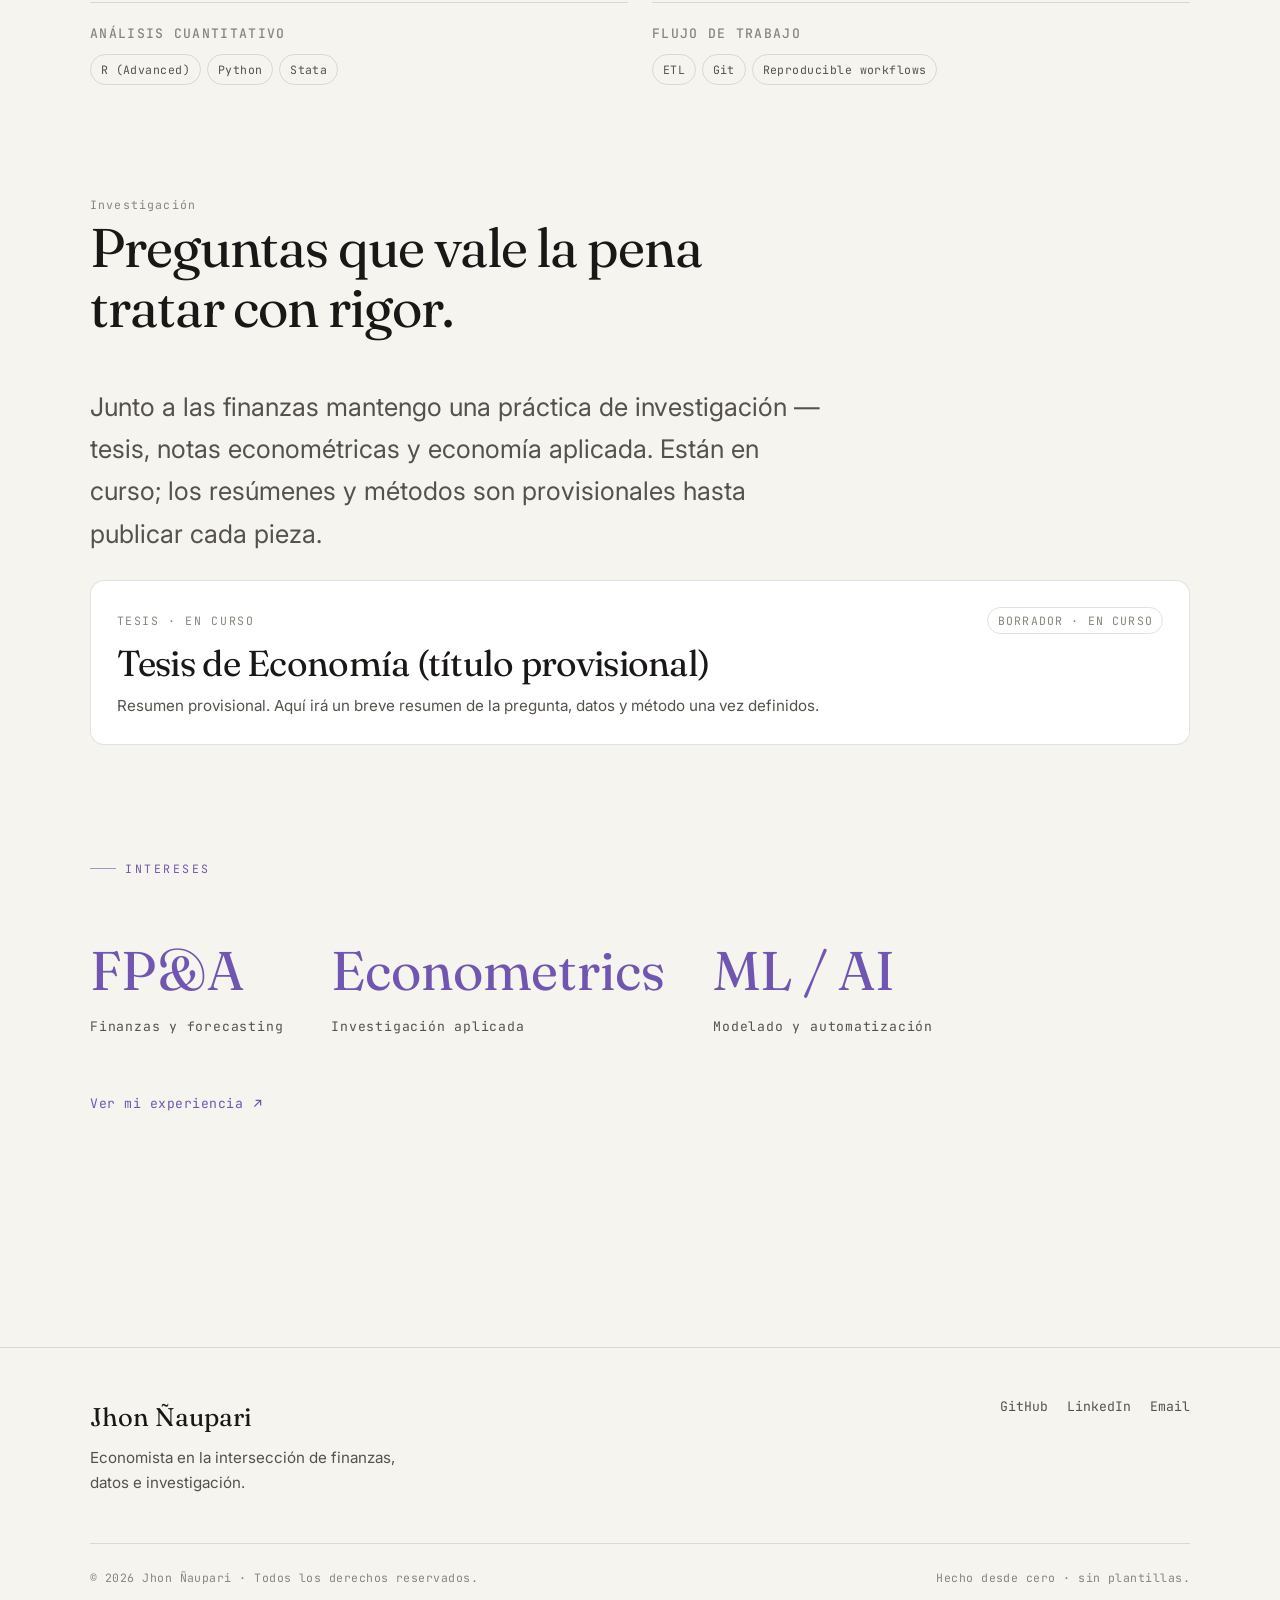
==== commit 56398901: "Pulido: encuadre uniforme de fotos, CTA minimalista y badges discretos - Fotos en marco 4:5 con pie " ====
--- a/about.html
+++ b/about.html
@@ -40,10 +40,11 @@
 
     <section class="section">
       <div class="container two-col">
-        <div>
+        <div class="col-portrait">
           <span class="eyebrow" data-en="Background" data-es="Trayectoria">Background</span>
           <figure class="portrait-frame" data-reveal>
-            <img src="assets/img/jhon-graduation.jpg" alt="Jhon Ñaupari — graduación, Universidad Peruana de Ciencias Aplicadas (UPC)" width="760" height="1013" loading="lazy" decoding="async" />
+            <div class="pf-media"><img src="assets/img/jhon-graduation.jpg" alt="Jhon Ñaupari — graduación, Universidad Peruana de Ciencias Aplicadas (UPC)" loading="lazy" decoding="async" /></div>
+            <figcaption data-en="Graduation · UPC" data-es="Graduación · UPC">Graduación · UPC</figcaption>
           </figure>
         </div>
         <div class="content-prose prose">
@@ -98,11 +99,9 @@
           <div class="stat" data-reveal style="--reveal-delay:.08s"><div class="n">Econometrics</div><div class="l" data-en="Applied research" data-es="Investigación aplicada">Applied research</div></div>
           <div class="stat" data-reveal style="--reveal-delay:.16s"><div class="n">ML / AI</div><div class="l" data-en="Modeling &amp; automation" data-es="Modelado y automatización">Modeling &amp; automation</div></div>
         </div>
-        <div class="hero-cta mt-lg">
-          <a class="btn btn-ghost" href="experience.html"><span data-i18n="nav.experience">Experience</span>
-            <svg viewBox="0 0 24 24" fill="none" stroke="currentColor" stroke-width="2"><path d="M5 12h14M13 6l6 6-6 6"/></svg></a>
-          <a class="btn btn-ghost" href="resume.html"><span data-i18n="nav.resume">Resume</span>
-            <svg viewBox="0 0 24 24" fill="none" stroke="currentColor" stroke-width="2"><path d="M5 12h14M13 6l6 6-6 6"/></svg></a>
+        <div class="mt-lg">
+          <a class="link-arrow" href="experience.html"><span data-en="See my experience" data-es="Ver mi experiencia">See my experience</span>
+            <svg viewBox="0 0 24 24" fill="none" stroke="currentColor" stroke-width="2"><path d="M7 17 17 7M9 7h8v8"/></svg></a>
         </div>
       </div>
     </section>
--- a/assets/css/main.css
+++ b/assets/css/main.css
@@ -547,8 +547,8 @@
   font-size: var(--fs-100);
   letter-spacing: 0.1em;
   text-transform: uppercase;
-  color: var(--accent);
-  border: 1px dashed color-mix(in srgb, var(--accent) 45%, transparent);
+  color: var(--text-faint);
+  border: 1px solid var(--border);
   border-radius: 999px;
   padding: 0.2rem 0.6rem;
 }
@@ -835,10 +835,16 @@
 }
 .project-card:hover { border-color: color-mix(in srgb, var(--accent) 45%, var(--border)); }
 
-/* ---------- Portrait frame (reusable) ---------- */
-.portrait-frame {
-  margin: 1.6rem 0 0;
-  max-width: 300px;
+/* ---------- Portrait frame (reusable, uniform crop) ---------- */
+/* Column that holds an eyebrow + portrait: keeps the eyebrow pinned to the
+   top while the photo centres vertically against the text beside it. */
+.col-portrait { display: flex; flex-direction: column; }
+.col-portrait .portrait-frame { margin-top: auto; margin-bottom: auto; }
+
+.portrait-frame { margin: 1.6rem 0 0; max-width: 300px; }
+.portrait-frame .pf-media {
+  position: relative;
+  aspect-ratio: 4 / 5;        /* same frame for every photo */
   border-radius: 14px;
   overflow: hidden;
   border: 1px solid var(--border);
@@ -847,7 +853,9 @@
 .portrait-frame img {
   display: block;
   width: 100%;
-  height: auto;
+  height: 100%;
+  object-fit: cover;
+  object-position: center 18%;  /* keep the face when cropping */
   filter: saturate(0.92) contrast(1.02);
   transition: transform 0.6s var(--ease), filter 0.6s var(--ease);
 }
@@ -855,8 +863,15 @@
 @media (prefers-reduced-motion: no-preference) {
   .portrait-frame:hover img { transform: scale(1.04); }
 }
+.portrait-frame figcaption {
+  margin-top: 0.7rem;
+  font-family: var(--font-mono);
+  font-size: var(--fs-100);
+  letter-spacing: 0.06em;
+  color: var(--text-faint);
+}
 @media (max-width: 820px) {
-  .portrait-frame { max-width: 240px; }
+  .portrait-frame { max-width: 240px; margin-bottom: 0; }
 }
 
 /* ---------- Project conceptual art ---------- */
